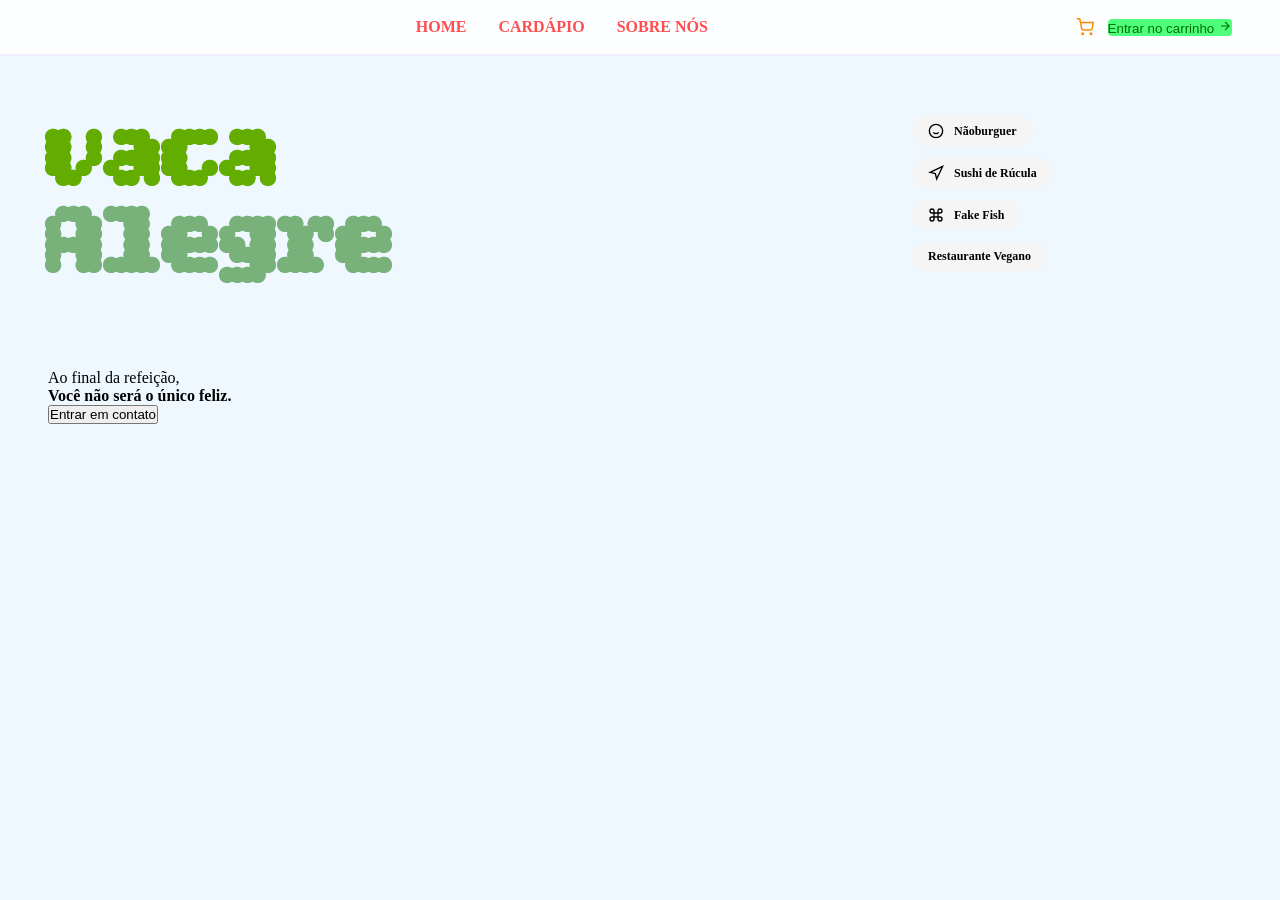
==== site vaca alegre/index.html @ 160c686b "index.html Vaca alegre" ====
<!DOCTYPE html>
<html lang="en">
<head>
    <meta charset="UTF-8">
    <meta name="viewport" content="width=device-width, initial-scale=1.0">
    <title>Vaca Alegre - Restaurante Vegano</title>
    <link rel="stylesheet" href="style.css">
</head>
<body>
    <nav>
        <div class="nav-logo">
         <img src="Nova pasta/imagem/vaca-alegre-marca.svg" alt="">
        </div>
        <ul class="nav-links">
            <li><a href="">Home</a></li>
            <li><a href="">Cardápio</a></li>
            <li><a href="">Sobre Nós</a></li>
        </ul>
        <div class="nav-actions">
            <span class="nav-cart">
                <svg viewBox="0 0 24 24" fill="none" stroke="currentColor" stroke-width="2" width="18" height="18"><circle cx="9" cy="21" r="1"/><circle cx="20" cy="21" r="1"/><path d="M1 1h4l2.68 13.39a2 2 0 0 0 2 1.61h9.72a2 2 0 0 0 2-1.61L23 6H6"/></svg>
            </span>
            <button class="btn-entrar">
                Entrar no carrinho
                <svg viewBox="0 0 24 24" fill="none" stroke="currentColor" stroke-width="2"><path d="M5 12h14M12 5l7 7-7 7"/></svg>
            </button>
        </div>      
    </nav>

    <div class="hero">
        <div class="hero-topo">
            <div class="hero-text">
                <h1 class="hero-title">
                    vaca <br>
                    <span class="alegre">Alegre</span>
                </h1>
            </div>
            <div class="hero-menu">
                <div class="hero-menu-item">
                    <svg viewBox="0 0 24 24" fill="none" stroke="currentColor" stroke-width="2"><circle cx="12" cy="12" r="10"/><path d="M8 14s1.5 2 4 2 4-2 4-2"/><line x1="9" y1="9" x2="9.01" y2="9"/><line x1="15" y1="9" x2="15.01" y2="9"/></svg>
                    Nãoburguer
                </div>
                <div class="hero-menu-item">
                    <svg viewBox="0 0 24 24" fill="none" stroke="currentColor" stroke-width="2"><path d="M3 11l19-9-9 19-2-8-8-2z"/></svg>
                    Sushi de Rúcula
                </div>
                <div class="hero-menu-item">
                    <svg viewBox="0 0 24 24" fill="none" stroke="currentColor" stroke-width="2"><path d="M18 3a3 3 0 0 0-3 3v12a3 3 0 0 0 3 3 3 3 0 0 0 3-3 3 3 0 0 0-3-3H6a3 3 0 0 0-3 3 3 3 0 0 0 3 3 3 3 0 0 0 3-3V6a3 3 0 0 0-3-3 3 3 0 0 0-3 3 3 3 0 0 0 3 3h12a3 3 0 0 0 3-3 3 3 0 0 0-3-3z"/></svg>
                    Fake Fish
                </div>
                <div class="hero-menu-item active">
                    Restaurante Vegano
                </div>
            </div>            
        </div>
        <div class="hero-banner">
            <img src="espaco.png" alt="">
            <div class="hero-banner-content">
                <p>
                    Ao final da refeição, <br>
                    <strong> Você não será o único feliz.</strong>
                </p>
                <button class="btn-contato">
                    Entrar em contato
                </button>
            </div>
        </div>
    </div>
</body>
</html>
---- site vaca alegre/style.css ----
@import url('https://fonts.googleapis.com/css2?family=Bitcount+Grid+Double:wght@100..900&family=Josefin+Sans:ital,wght@0,100..700;1,100..700&display=swap');

* {
    box-sizing: border-box;
    padding: 0;
    margin: 0;
}

body {
    background-color: aliceblue;
    color: black;
    overflow-x: hidden;
}

nav {
    display: flex;
    align-items: center;
    justify-content: space-between;
    padding: 18px 48px;
    position: sticky;
    background-color: rgba(255, 255, 255, 0.781);
    top: 0;
    backdrop-filter: blur(12px);
    border-bottom: 2px solid rgb(108, 43, 255, 0.07);
}

.nav-logo {
    display: flex;
    align-items: center;
    gap: 6px;


}

.nav-links {
    display: flex;
    gap: 32px;
    list-style: none;

}

.nav-links a {
    text-decoration: none;
    font-weight: bold;
    text-transform: uppercase;
    color: rgba(255, 0, 0, 0.692);
}

.nav-links a:hover {
    color: rgba(255, 0, 0, 0.637);
}

.nav-actions {
    display: flex;
    align-items: center;
    gap: 14px;
}

.nav-cart {
    color: rgb(255, 136, 0);
    display: flex;
    align-items: center;
    gap: 4px;
}

.btn-entrar {
    background-color: rgba(1, 255, 64, 0.685);
    color: rgb(0, 110, 9);
    border: none;
    cursor: pointer;
    gap: 6px;
    transform: background .2s, transform .15s;
    border-radius: 4px;

}

.btn-entrar:hover {
    background-color: rgba(163, 31, 31, 0.637);
    transform: translateY(-1px);

}

.btn-entrar svg {
    width: 14px;
    height: 14px;
}

.hero {
    padding: 60px 48px;
    position: relative;
    display: flex;
    flex-direction: column;
    gap: 32px;
}

.hero-topo {
    display: flex;
    justify-content: space-between;
    width: 100%;
    margin-bottom: 30px;

}

.hero-title {
    font-family: "Bitcount Grid Double", system-ui;
    font-weight: bold;
    font-size: 102px;
    line-height: .85;
    letter-spacing: -3px;
    color: rgb(98, 173, 0);
}
.hero-title .alegre{
    color: rgba(44, 133, 36, 0.61);
}
.hero-menu{
    width: 320px;
    display: flex;
    flex-direction: column;
    gap: 12px;
    margin-left: auto;
}
.hero-menu-item{
    display: flex;
    align-items: center;
    gap: 10px;
    font-weight: bold;
    background-color: #f5f5f5;
    border-radius: 40px;
    padding: 7px 16px;
    width:fit-content;
    cursor: pointer;
    transform: background .2s;
    font-size: 12px;

}
.hero-menu-item:hover{
    background-color: #2b0f9121;

}
.hero-menu-item svg{
    width: 16px;
    height: 16px;
    flex-shrink: 0;
}
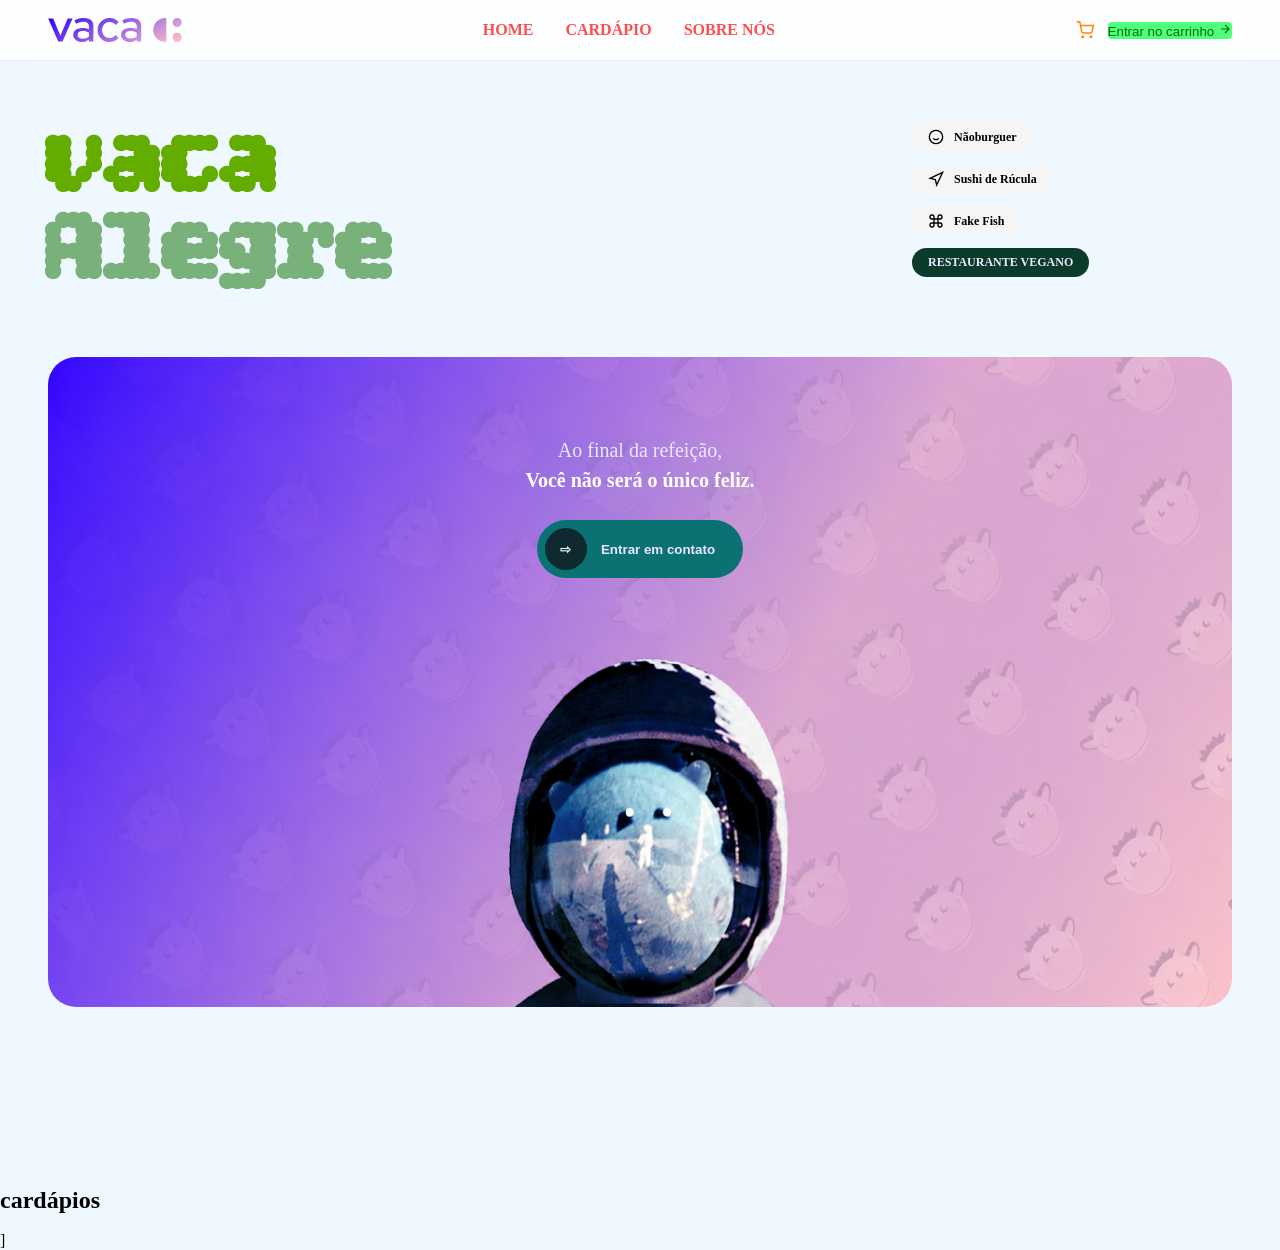
==== commit f9c3b599: "17/06 site" ====
--- a/site vaca alegre/index.html
+++ b/site vaca alegre/index.html
@@ -1,16 +1,17 @@
-
 <!DOCTYPE html>
 <html lang="en">
+
 <head>
     <meta charset="UTF-8">
     <meta name="viewport" content="width=device-width, initial-scale=1.0">
     <title>Vaca Alegre - Restaurante Vegano</title>
     <link rel="stylesheet" href="style.css">
 </head>
+
 <body>
     <nav>
         <div class="nav-logo">
-         <img src="Nova pasta/imagem/vaca-alegre-marca.svg" alt="">
+            <img src="vaca-alegre-marca.svg" alt="">
         </div>
         <ul class="nav-links">
             <li><a href="">Home</a></li>
@@ -19,13 +20,19 @@
         </ul>
         <div class="nav-actions">
             <span class="nav-cart">
-                <svg viewBox="0 0 24 24" fill="none" stroke="currentColor" stroke-width="2" width="18" height="18"><circle cx="9" cy="21" r="1"/><circle cx="20" cy="21" r="1"/><path d="M1 1h4l2.68 13.39a2 2 0 0 0 2 1.61h9.72a2 2 0 0 0 2-1.61L23 6H6"/></svg>
+                <svg viewBox="0 0 24 24" fill="none" stroke="currentColor" stroke-width="2" width="18" height="18">
+                    <circle cx="9" cy="21" r="1" />
+                    <circle cx="20" cy="21" r="1" />
+                    <path d="M1 1h4l2.68 13.39a2 2 0 0 0 2 1.61h9.72a2 2 0 0 0 2-1.61L23 6H6" />
+                </svg>
             </span>
             <button class="btn-entrar">
                 Entrar no carrinho
-                <svg viewBox="0 0 24 24" fill="none" stroke="currentColor" stroke-width="2"><path d="M5 12h14M12 5l7 7-7 7"/></svg>
+                <svg viewBox="0 0 24 24" fill="none" stroke="currentColor" stroke-width="2">
+                    <path d="M5 12h14M12 5l7 7-7 7" />
+                </svg>
             </button>
-        </div>      
+        </div>
     </nav>
 
     <div class="hero">
@@ -38,21 +45,31 @@
             </div>
             <div class="hero-menu">
                 <div class="hero-menu-item">
-                    <svg viewBox="0 0 24 24" fill="none" stroke="currentColor" stroke-width="2"><circle cx="12" cy="12" r="10"/><path d="M8 14s1.5 2 4 2 4-2 4-2"/><line x1="9" y1="9" x2="9.01" y2="9"/><line x1="15" y1="9" x2="15.01" y2="9"/></svg>
+                    <svg viewBox="0 0 24 24" fill="none" stroke="currentColor" stroke-width="2">
+                        <circle cx="12" cy="12" r="10" />
+                        <path d="M8 14s1.5 2 4 2 4-2 4-2" />
+                        <line x1="9" y1="9" x2="9.01" y2="9" />
+                        <line x1="15" y1="9" x2="15.01" y2="9" />
+                    </svg>
                     Nãoburguer
                 </div>
                 <div class="hero-menu-item">
-                    <svg viewBox="0 0 24 24" fill="none" stroke="currentColor" stroke-width="2"><path d="M3 11l19-9-9 19-2-8-8-2z"/></svg>
+                    <svg viewBox="0 0 24 24" fill="none" stroke="currentColor" stroke-width="2">
+                        <path d="M3 11l19-9-9 19-2-8-8-2z" />
+                    </svg>
                     Sushi de Rúcula
                 </div>
                 <div class="hero-menu-item">
-                    <svg viewBox="0 0 24 24" fill="none" stroke="currentColor" stroke-width="2"><path d="M18 3a3 3 0 0 0-3 3v12a3 3 0 0 0 3 3 3 3 0 0 0 3-3 3 3 0 0 0-3-3H6a3 3 0 0 0-3 3 3 3 0 0 0 3 3 3 3 0 0 0 3-3V6a3 3 0 0 0-3-3 3 3 0 0 0-3 3 3 3 0 0 0 3 3h12a3 3 0 0 0 3-3 3 3 0 0 0-3-3z"/></svg>
+                    <svg viewBox="0 0 24 24" fill="none" stroke="currentColor" stroke-width="2">
+                        <path
+                            d="M18 3a3 3 0 0 0-3 3v12a3 3 0 0 0 3 3 3 3 0 0 0 3-3 3 3 0 0 0-3-3H6a3 3 0 0 0-3 3 3 3 0 0 0 3 3 3 3 0 0 0 3-3V6a3 3 0 0 0-3-3 3 3 0 0 0-3 3 3 3 0 0 0 3 3h12a3 3 0 0 0 3-3 3 3 0 0 0-3-3z" />
+                    </svg>
                     Fake Fish
                 </div>
                 <div class="hero-menu-item active">
                     Restaurante Vegano
                 </div>
-            </div>            
+            </div>
         </div>
         <div class="hero-banner">
             <img src="espaco.png" alt="">
@@ -67,5 +84,31 @@
             </div>
         </div>
     </div>
+
+    <div class="hero">
+    </div>
+    <div class="cardapio">
+        <h2 class="cardapio-title">cardápios</h2>
+        <div class="carosel-wrapper">
+            <div class="carosel-track-outer">
+                <div class="carousel-track" id="caroseltrack">
+                    <!--cards-->
+                    <div class="card">
+                        <div class="card-img-placeholder">
+                            <img src="" alt="">
+                        </div>
+                        <div class="card-info">
+                            <h3></h3>
+                            <p></p>
+                            <span class="card-tag"></span>
+                        </div>
+                    </div>
+                </div>
+            </div>
+        </div>
+    </div>]
+
+
 </body>
+
 </html>
--- a/site vaca alegre/style.css
+++ b/site vaca alegre/style.css
@@ -141,4 +141,78 @@
     width: 16px;
     height: 16px;
     flex-shrink: 0;
-}+}
+
+.hero-menu-item.active{
+    color: #ede8ff;
+    text-transform: uppercase;
+    font-weight: bold;
+    background-color: rgb(10, 59, 43);
+
+}
+.hero-banner{
+    position: relative;
+    border-radius: 28px;
+    min-height: 300px;
+    overflow: hidden;
+
+}
+.hero-banner img{
+    width: 100%;
+    height: 650px;
+    display: block;
+    
+}
+.hero-banner-content{
+    position: absolute;
+    top: 12%;
+    left: 50%;
+    text-align: center;
+    width: 100%;
+    transform: translateX(-50%);
+    
+}
+.hero-banner-content p{
+    color: #ede8ff;
+    margin-bottom: 25px;
+    font-size: 20px;
+    text-shadow: 0 4px 112px cadetblue;
+    line-height: 1.5;
+
+}
+.hero-banner-content p strong{
+    color: #fff;
+    font-weight: bold;
+}
+.btn-contato{
+    display: inline-flex;
+    align-items: center;
+    gap: 14px;
+    background-color: rgb(10, 114, 114);
+    color: #ede8ff;
+    border:none;
+    border-radius:50px;
+    padding: 8px 28px 8px 8px;
+    font-weight: bold;
+    cursor: pointer;
+    transition: all .3s ease;
+}
+.btn-contato::before{
+    content:"⇨";
+    width: 42px;
+    height: 42px;
+    background-color: #0f2a2e;
+    border-radius: 50%;
+    display: flex;
+    align-items: center;
+    justify-content: center;
+    transition: transform .4s ease;
+
+}
+.btn-contato:hover::before{
+    transform: translateX(10px);
+}
+.btn-contato:hover{
+    transform: translateXx(-2px);
+
+}
